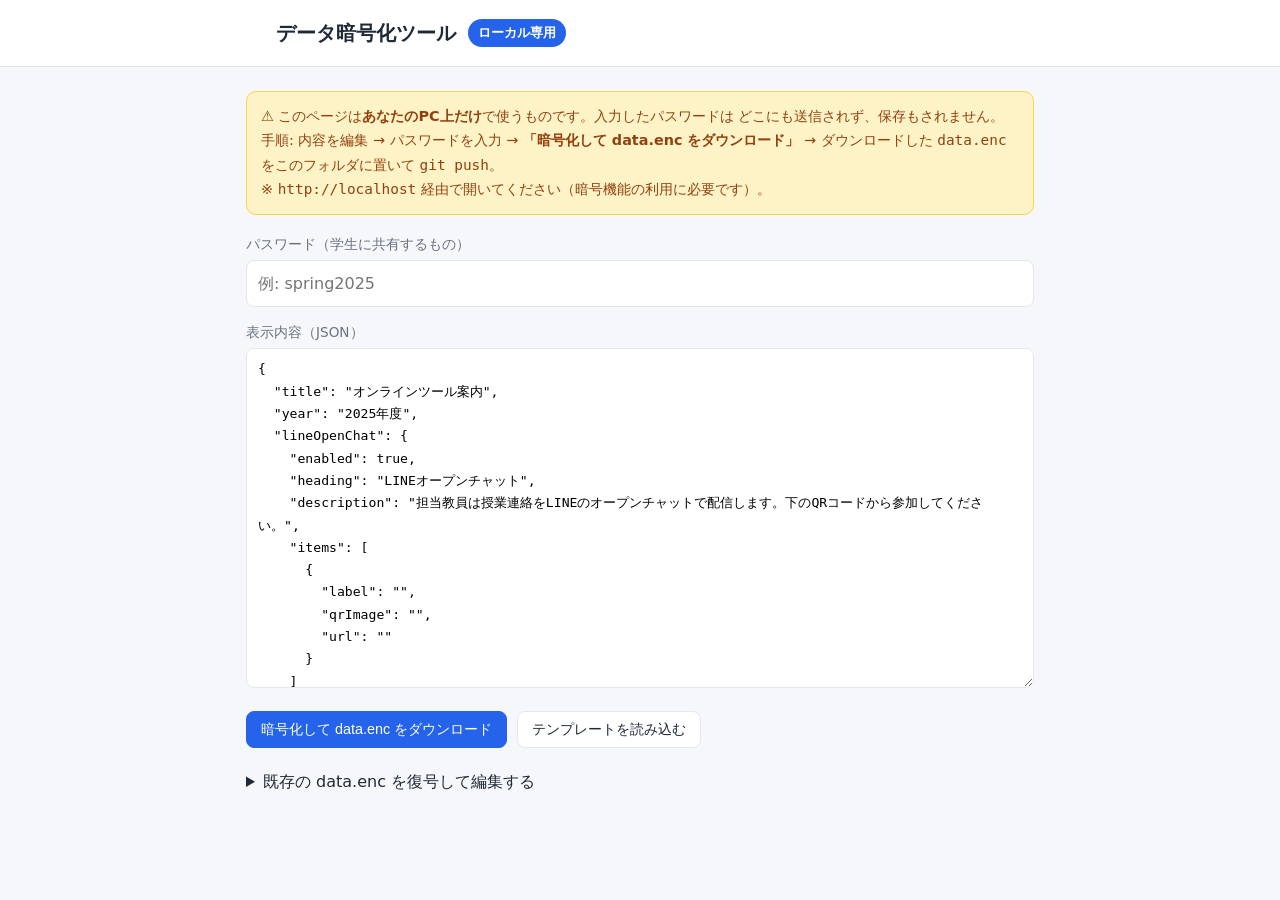
==== encrypt.html @ 63d601c0 "パスワード保護（クライアント側暗号化）を導入 - data.enc を AES-GCM/PBKDF2 で復号して表示するパスワードゲートを追加 - 平文 data.json はリポジトリから除外（.g" ====
<!DOCTYPE html>
<html lang="ja">
<head>
  <meta charset="UTF-8" />
  <meta name="viewport" content="width=device-width, initial-scale=1.0" />
  <title>データ暗号化ツール（ローカル専用）</title>
  <link rel="stylesheet" href="styles.css" />
  <style>
    .tool { max-width: 820px; }
    .field { margin-bottom: 14px; }
    .field label { display:block; font-size:.85rem; color:var(--muted); margin-bottom:4px; }
    .field input, .field textarea {
      width:100%; padding:9px 11px; border:1px solid var(--border);
      border-radius:8px; font:inherit; background:#fff;
    }
    textarea#json {
      min-height:340px; font-family:ui-monospace,"SFMono-Regular",Menlo,monospace; font-size:.82rem;
    }
    .toolbar { display:flex; gap:10px; flex-wrap:wrap; margin:8px 0 20px; }
    .btn-sm { font-size:.9rem; padding:8px 14px; border-radius:8px; border:1px solid var(--border);
      background:#fff; color:var(--text); cursor:pointer; }
    .btn-sm:hover { background:#f3f4f6; }
    .btn-primary { background:var(--primary); color:#fff; border-color:var(--primary); }
    .btn-primary:hover { background:var(--primary-dark); }
    .warn { background:#fef3c7; border:1px solid #fcd34d; color:#92400e;
      padding:12px 14px; border-radius:10px; font-size:.9rem; margin-bottom:18px; }
    .ok { color:#15803d; font-weight:600; }
    .ng { color:#b91c1c; font-weight:600; }
  </style>
</head>
<body>
  <header class="site-header">
    <div class="container header-inner">
      <h1>データ暗号化ツール</h1>
      <span class="year-badge">ローカル専用</span>
    </div>
  </header>

  <main class="container tool">
    <div class="warn">
      ⚠️ このページは<strong>あなたのPC上だけ</strong>で使うものです。入力したパスワードは
      どこにも送信されず、保存もされません。<br />
      手順: 内容を編集 → パスワードを入力 → <strong>「暗号化して data.enc をダウンロード」</strong>
      → ダウンロードした <code>data.enc</code> をこのフォルダに置いて <code>git push</code>。<br />
      ※ <code>http://localhost</code> 経由で開いてください（暗号機能の利用に必要です）。
    </div>

    <div class="field">
      <label>パスワード（学生に共有するもの）</label>
      <input id="pw" type="text" placeholder="例: spring2025" />
    </div>

    <div class="field">
      <label>表示内容（JSON）</label>
      <textarea id="json" spellcheck="false"></textarea>
    </div>

    <div class="toolbar">
      <button type="button" class="btn-sm btn-primary" id="encrypt">暗号化して data.enc をダウンロード</button>
      <button type="button" class="btn-sm" id="load-example">テンプレートを読み込む</button>
    </div>

    <details>
      <summary class="footer-link" style="cursor:pointer;">既存の data.enc を復号して編集する</summary>
      <p style="font-size:.88rem; color:var(--muted);">
        現在公開中の <code>data.enc</code> を、上のパスワード欄に正しいパスワードを入れてから読み込むと、
        内容が上のJSON欄に展開されます。編集後にまた暗号化してください。
      </p>
      <div class="toolbar">
        <button type="button" class="btn-sm" id="decrypt">data.enc を復号して読み込む</button>
      </div>
    </details>

    <p id="status"></p>
  </main>

  <script>
    const $ = (id) => document.getElementById(id);

    function b64(bytes){ let s=""; bytes.forEach(b=>s+=String.fromCharCode(b)); return btoa(s); }
    function ub64(str){ const bin=atob(str); const a=new Uint8Array(bin.length);
      for(let i=0;i<bin.length;i++)a[i]=bin.charCodeAt(i); return a; }

    async function deriveKey(password, salt, iterations){
      const km = await crypto.subtle.importKey("raw",
        new TextEncoder().encode(password), "PBKDF2", false, ["deriveKey"]);
      return crypto.subtle.deriveKey(
        { name:"PBKDF2", salt, iterations, hash:"SHA-256" }, km,
        { name:"AES-GCM", length:256 }, false, ["encrypt","decrypt"]);
    }

    async function encryptJSON(obj, password){
      const salt = crypto.getRandomValues(new Uint8Array(16));
      const iv = crypto.getRandomValues(new Uint8Array(12));
      const iterations = 250000;
      const key = await deriveKey(password, salt, iterations);
      const ct = await crypto.subtle.encrypt({ name:"AES-GCM", iv }, key,
        new TextEncoder().encode(JSON.stringify(obj)));
      return { v:1, alg:"AES-GCM", kdf:"PBKDF2-SHA256", iterations,
        salt:b64(salt), iv:b64(iv), ct:b64(new Uint8Array(ct)) };
    }

    async function decryptPayload(payload, password){
      const key = await deriveKey(password, ub64(payload.salt), payload.iterations||250000);
      const pt = await crypto.subtle.decrypt({ name:"AES-GCM", iv:ub64(payload.iv) },
        key, ub64(payload.ct));
      return JSON.parse(new TextDecoder().decode(pt));
    }

    function setStatus(msg, cls){ const s=$("status"); s.textContent=msg; s.className=cls||""; }

    if (!crypto || !crypto.subtle) {
      setStatus("この環境では暗号機能(crypto.subtle)が使えません。http://localhost 経由で開いてください。", "ng");
    }

    $("encrypt").addEventListener("click", async () => {
      const pw = $("pw").value;
      if (!pw) return setStatus("パスワードを入力してください。", "ng");
      let obj;
      try { obj = JSON.parse($("json").value); }
      catch(e){ return setStatus("JSONの形式が正しくありません: " + e.message, "ng"); }
      try {
        const payload = await encryptJSON(obj, pw);
        const blob = new Blob([JSON.stringify(payload)], { type:"application/json" });
        const a = document.createElement("a");
        a.href = URL.createObjectURL(blob);
        a.download = "data.enc";
        a.click();
        URL.revokeObjectURL(a.href);
        setStatus("✓ data.enc をダウンロードしました。このフォルダに置いて git push してください。", "ok");
      } catch(e){ setStatus("暗号化に失敗しました: " + e.message, "ng"); }
    });

    $("decrypt").addEventListener("click", async () => {
      const pw = $("pw").value;
      if (!pw) return setStatus("先にパスワードを入力してください。", "ng");
      try {
        const res = await fetch("data.enc", { cache:"no-store" });
        if (!res.ok) return setStatus("data.enc が見つかりません (" + res.status + ")。", "ng");
        const payload = await res.json();
        const obj = await decryptPayload(payload, pw);
        $("json").value = JSON.stringify(obj, null, 2);
        setStatus("✓ 復号しました。編集後、再度暗号化してください。", "ok");
      } catch(e){ setStatus("復号に失敗しました（パスワードが違う可能性）: " + e.name, "ng"); }
    });

    $("load-example").addEventListener("click", async () => {
      try {
        const res = await fetch("data.example.json", { cache:"no-store" });
        $("json").value = JSON.stringify(await res.json(), null, 2);
        setStatus("テンプレートを読み込みました。", "ok");
      } catch(e){ setStatus("data.example.json を読み込めませんでした。", "ng"); }
    });

    // 初期表示
    fetch("data.example.json").then(r=>r.json())
      .then(d=>{ $("json").value = JSON.stringify(d, null, 2); })
      .catch(()=>{});
  </script>
</body>
</html>
---- styles.css ----
:root {
  --bg: #f5f7fa;
  --card-bg: #ffffff;
  --text: #1f2937;
  --muted: #6b7280;
  --border: #e5e7eb;
  --primary: #2563eb;
  --primary-dark: #1d4ed8;
  --line: #06c755;
  --teams: #6264a7;
  --zoom: #2d8cff;
  --radius: 12px;
  --shadow: 0 1px 3px rgba(0, 0, 0, 0.08), 0 1px 2px rgba(0, 0, 0, 0.04);
}

* {
  box-sizing: border-box;
}

body {
  margin: 0;
  font-family: "Hiragino Kaku Gothic ProN", "Yu Gothic", "Meiryo", system-ui,
    -apple-system, sans-serif;
  background: var(--bg);
  color: var(--text);
  line-height: 1.7;
}

.container {
  width: 100%;
  max-width: 760px;
  margin: 0 auto;
  padding: 0 16px;
}

.site-header {
  background: var(--card-bg);
  border-bottom: 1px solid var(--border);
  position: sticky;
  top: 0;
  z-index: 10;
}

.header-inner {
  display: flex;
  align-items: center;
  gap: 12px;
  padding-top: 16px;
  padding-bottom: 16px;
}

.site-header h1 {
  font-size: 1.25rem;
  margin: 0;
}

.year-badge {
  background: var(--primary);
  color: #fff;
  font-size: 0.8rem;
  font-weight: 600;
  padding: 3px 10px;
  border-radius: 999px;
}

main.container {
  padding-top: 24px;
  padding-bottom: 48px;
}

.loading {
  color: var(--muted);
  text-align: center;
  padding: 40px 0;
}

.card {
  background: var(--card-bg);
  border: 1px solid var(--border);
  border-radius: var(--radius);
  box-shadow: var(--shadow);
  padding: 20px;
  margin-bottom: 20px;
}

.card-heading {
  display: flex;
  align-items: center;
  gap: 8px;
  font-size: 1.1rem;
  margin: 0 0 8px;
}

.card-heading .dot {
  width: 12px;
  height: 12px;
  border-radius: 3px;
  display: inline-block;
}

.dot-line { background: var(--line); }
.dot-teams { background: var(--teams); }
.dot-faculty { background: var(--primary); }
.dot-zoom { background: var(--zoom); }

.card-desc {
  color: var(--muted);
  font-size: 0.92rem;
  margin: 0 0 16px;
}

/* LINE QR grid */
.qr-grid {
  display: grid;
  grid-template-columns: repeat(auto-fit, minmax(150px, 1fr));
  gap: 16px;
}

.qr-item {
  text-align: center;
  border: 1px solid var(--border);
  border-radius: 10px;
  padding: 12px;
}

.qr-item img {
  width: 100%;
  max-width: 180px;
  height: auto;
  border-radius: 6px;
}

.qr-item .qr-label {
  font-weight: 600;
  margin-top: 8px;
}

.qr-item a {
  display: inline-block;
  margin-top: 6px;
  font-size: 0.85rem;
  color: var(--line);
  text-decoration: none;
  word-break: break-all;
}

/* Teams table */
.table-wrap {
  overflow-x: auto;
}

table {
  width: 100%;
  border-collapse: collapse;
  font-size: 0.92rem;
}

th, td {
  text-align: left;
  padding: 10px 12px;
  border-bottom: 1px solid var(--border);
  vertical-align: top;
}

th {
  background: #f9fafb;
  font-weight: 600;
  white-space: nowrap;
}

td a {
  color: var(--primary);
  text-decoration: none;
  word-break: break-all;
}

.code-chip {
  display: inline-block;
  font-family: ui-monospace, "SFMono-Regular", Menlo, monospace;
  background: #f3f4f6;
  border: 1px solid var(--border);
  border-radius: 6px;
  padding: 2px 8px;
}

/* Faculty list */
.faculty-list {
  list-style: none;
  margin: 0;
  padding: 0;
}

.faculty-list li {
  display: flex;
  justify-content: space-between;
  align-items: center;
  flex-wrap: wrap;
  gap: 6px;
  padding: 10px 0;
  border-bottom: 1px solid var(--border);
}

.faculty-list li:last-child {
  border-bottom: none;
}

.faculty-list .name {
  font-weight: 600;
}

.faculty-list a {
  color: var(--primary);
  text-decoration: none;
  word-break: break-all;
}

/* Zoom */
.zoom-info {
  display: grid;
  gap: 8px;
  margin-bottom: 16px;
}

.zoom-row {
  display: flex;
  gap: 10px;
}

.zoom-row .label {
  color: var(--muted);
  min-width: 110px;
}

.zoom-row .value {
  font-family: ui-monospace, "SFMono-Regular", Menlo, monospace;
  font-weight: 600;
}

.btn {
  display: inline-block;
  background: var(--zoom);
  color: #fff;
  text-decoration: none;
  font-weight: 600;
  padding: 10px 20px;
  border-radius: 8px;
  transition: background 0.15s;
}

.btn:hover {
  background: #1b6fe0;
}

.empty-note {
  color: var(--muted);
  font-style: italic;
  font-size: 0.9rem;
}

.error-box {
  background: #fef2f2;
  border: 1px solid #fecaca;
  color: #b91c1c;
  padding: 16px;
  border-radius: var(--radius);
}

/* パスワードゲート */
.gate {
  display: flex;
  justify-content: center;
  padding: 40px 0;
}

.gate-card {
  background: var(--card-bg);
  border: 1px solid var(--border);
  border-radius: var(--radius);
  box-shadow: var(--shadow);
  padding: 32px 28px;
  width: 100%;
  max-width: 380px;
  text-align: center;
}

.gate-lock {
  font-size: 2.2rem;
  line-height: 1;
}

.gate-card h2 {
  margin: 12px 0 6px;
  font-size: 1.15rem;
}

.gate-desc {
  color: var(--muted);
  font-size: 0.9rem;
  margin: 0 0 18px;
}

.gate-card input[type="password"] {
  width: 100%;
  padding: 11px 12px;
  border: 1px solid var(--border);
  border-radius: 8px;
  font: inherit;
  margin-bottom: 12px;
}

.gate-remember {
  display: flex;
  align-items: center;
  gap: 6px;
  justify-content: center;
  font-size: 0.85rem;
  color: var(--muted);
  margin-bottom: 16px;
}

.gate-btn {
  width: 100%;
  background: var(--primary);
  border: none;
  cursor: pointer;
}

.gate-btn:hover {
  background: var(--primary-dark);
}

.gate-msg {
  min-height: 1.2em;
  margin: 12px 0 0;
  font-size: 0.88rem;
  color: var(--muted);
}

.gate-msg.error {
  color: #b91c1c;
}
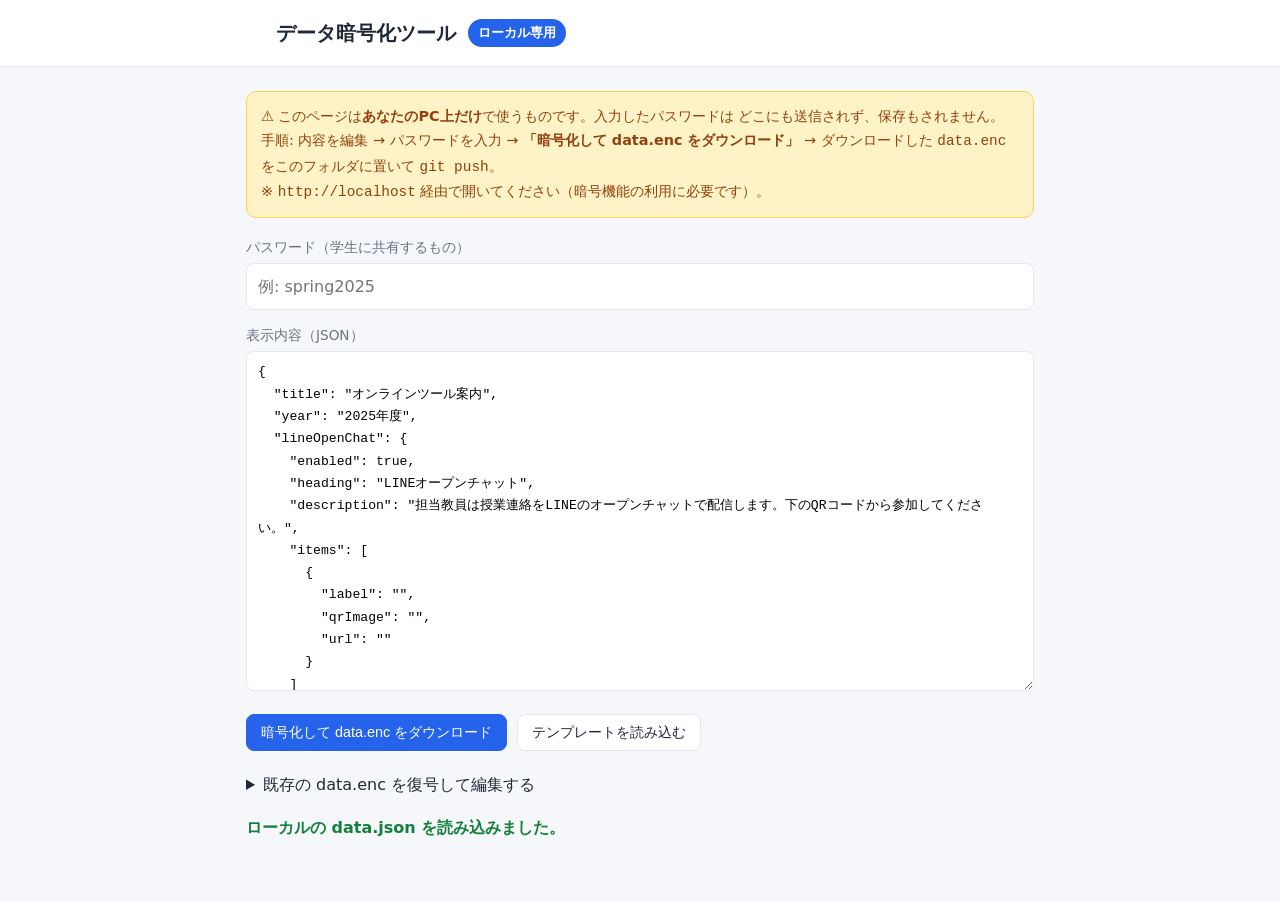
==== commit fe948ccb: "暗号化データ data.enc を追加（教員連絡先を公開） encrypt.html: ローカルの data.json を自動読み込みするよう改良  Co-Authored-By: Claude Op" ====
--- a/encrypt.html
+++ b/encrypt.html
@@ -152,10 +152,19 @@
       } catch(e){ setStatus("data.example.json を読み込めませんでした。", "ng"); }
     });
 
-    // 初期表示
-    fetch("data.example.json").then(r=>r.json())
-      .then(d=>{ $("json").value = JSON.stringify(d, null, 2); })
-      .catch(()=>{});
+    // 初期表示: ローカルの作業用 data.json があれば優先、なければテンプレート
+    (async () => {
+      for (const f of ["data.json", "data.example.json"]) {
+        try {
+          const r = await fetch(f, { cache: "no-store" });
+          if (r.ok) {
+            $("json").value = JSON.stringify(await r.json(), null, 2);
+            if (f === "data.json") setStatus("ローカルの data.json を読み込みました。", "ok");
+            return;
+          }
+        } catch (e) { /* 次の候補へ */ }
+      }
+    })();
   </script>
 </body>
 </html>
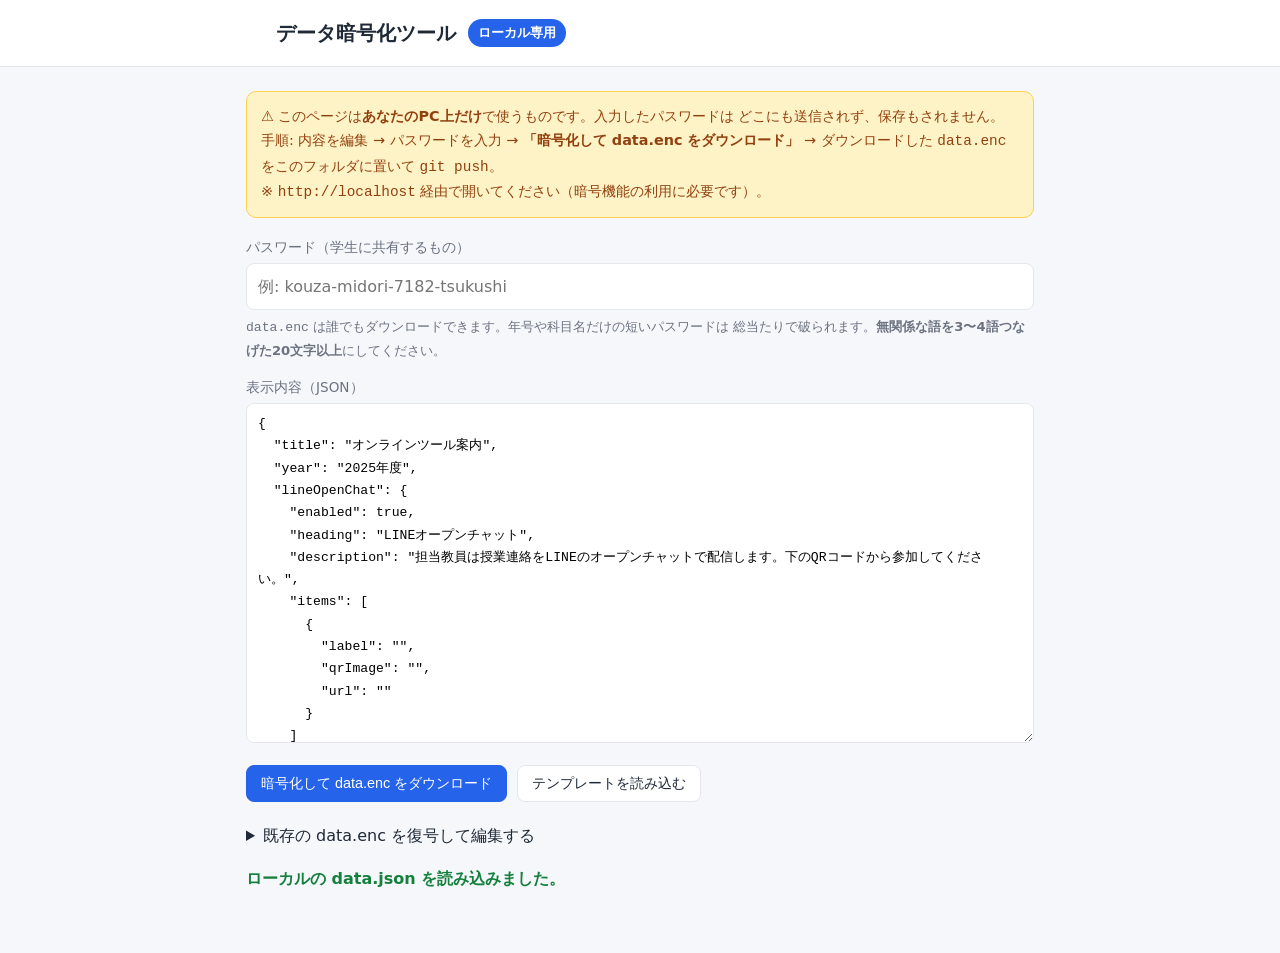
==== commit 179de2f1: "暗号処理を crypto-util.js に共通化し、READMEを実態に合わせて更新 - app.js と encrypt.html に重複していた暗号ユーティリティ   (b64/ub64/der" ====
--- a/encrypt.html
+++ b/encrypt.html
@@ -47,7 +47,11 @@
 
     <div class="field">
       <label>パスワード（学生に共有するもの）</label>
-      <input id="pw" type="text" placeholder="例: spring2025" />
+      <input id="pw" type="text" placeholder="例: kouza-midori-7182-tsukushi" />
+      <p style="font-size:.82rem; color:var(--muted); margin:6px 0 0;">
+        <code>data.enc</code> は誰でもダウンロードできます。年号や科目名だけの短いパスワードは
+        総当たりで破られます。<strong>無関係な語を3〜4語つなげた20文字以上</strong>にしてください。
+      </p>
     </div>
 
     <div class="field">
@@ -74,38 +78,10 @@
     <p id="status"></p>
   </main>
 
+  <script src="crypto-util.js"></script>
   <script>
+    // 暗号処理（encryptJSON / decryptPayload）は crypto-util.js を参照
     const $ = (id) => document.getElementById(id);
-
-    function b64(bytes){ let s=""; bytes.forEach(b=>s+=String.fromCharCode(b)); return btoa(s); }
-    function ub64(str){ const bin=atob(str); const a=new Uint8Array(bin.length);
-      for(let i=0;i<bin.length;i++)a[i]=bin.charCodeAt(i); return a; }
-
-    async function deriveKey(password, salt, iterations){
-      const km = await crypto.subtle.importKey("raw",
-        new TextEncoder().encode(password), "PBKDF2", false, ["deriveKey"]);
-      return crypto.subtle.deriveKey(
-        { name:"PBKDF2", salt, iterations, hash:"SHA-256" }, km,
-        { name:"AES-GCM", length:256 }, false, ["encrypt","decrypt"]);
-    }
-
-    async function encryptJSON(obj, password){
-      const salt = crypto.getRandomValues(new Uint8Array(16));
-      const iv = crypto.getRandomValues(new Uint8Array(12));
-      const iterations = 250000;
-      const key = await deriveKey(password, salt, iterations);
-      const ct = await crypto.subtle.encrypt({ name:"AES-GCM", iv }, key,
-        new TextEncoder().encode(JSON.stringify(obj)));
-      return { v:1, alg:"AES-GCM", kdf:"PBKDF2-SHA256", iterations,
-        salt:b64(salt), iv:b64(iv), ct:b64(new Uint8Array(ct)) };
-    }
-
-    async function decryptPayload(payload, password){
-      const key = await deriveKey(password, ub64(payload.salt), payload.iterations||250000);
-      const pt = await crypto.subtle.decrypt({ name:"AES-GCM", iv:ub64(payload.iv) },
-        key, ub64(payload.ct));
-      return JSON.parse(new TextDecoder().decode(pt));
-    }
 
     function setStatus(msg, cls){ const s=$("status"); s.textContent=msg; s.className=cls||""; }
 
